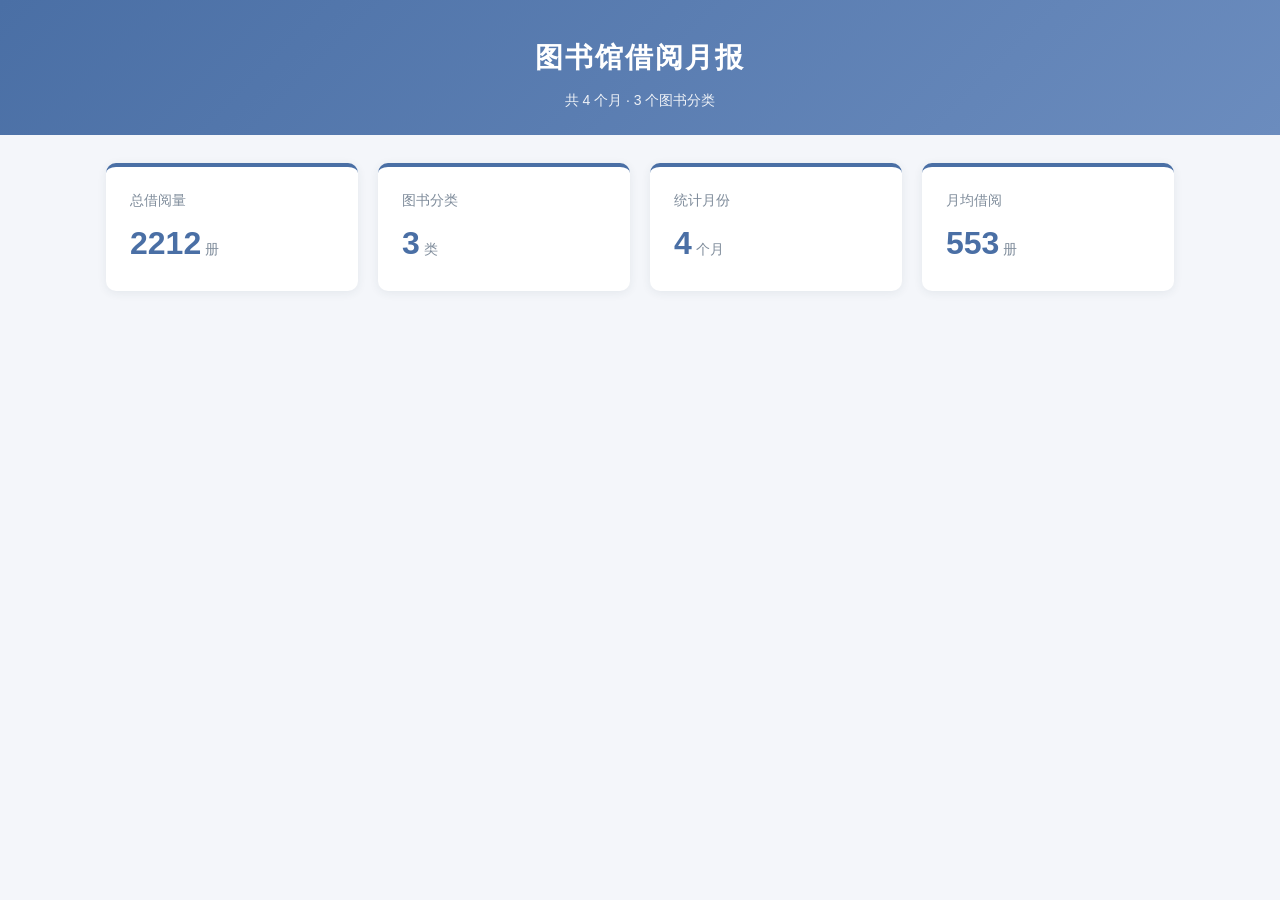
==== dashboard/index.html @ fd1140d4 "搭建看板骨架：新增books.json数据文件，实现fetch加载与统计卡片展示" ====
<!DOCTYPE html>
<html lang="zh-CN">
<head>
  <meta charset="UTF-8">
  <meta name="viewport" content="width=device-width, initial-scale=1.0">
  <title>图书馆数据看板</title>
  <link rel="stylesheet" href="css/style.css">
</head>
<body>
  <header class="dashboard-header">
    <h1 id="dashboard-title">图书馆数据看板</h1>
    <p class="subtitle" id="dashboard-subtitle">正在准备数据…</p>
  </header>

  <main class="container">
    <div id="status" class="status">数据加载中…</div>

    <!-- 统计卡片：由 app.js 根据 books.json 动态渲染 -->
    <section id="stats-section" class="stats-grid" hidden></section>
  </main>

  <script src="js/app.js"></script>
</body>
</html>
---- dashboard/css/style.css ----
/* 图书馆数据看板样式 */
:root {
  --bg: #f4f6fa;
  --card-bg: #ffffff;
  --primary: #4a6fa5;
  --primary-light: #eaf0f8;
  --text: #2c3e50;
  --text-muted: #7f8c9b;
  --border: #e3e8ef;
  --shadow: 0 2px 10px rgba(44, 62, 80, 0.08);
}

* {
  margin: 0;
  padding: 0;
  box-sizing: border-box;
}

body {
  font-family: "Microsoft YaHei", "PingFang SC", Arial, sans-serif;
  background: var(--bg);
  color: var(--text);
  line-height: 1.6;
}

.dashboard-header {
  text-align: center;
  padding: 36px 16px 24px;
  background: linear-gradient(135deg, #4a6fa5, #6b8cbe);
  color: #fff;
}

.dashboard-header h1 {
  font-size: 28px;
  letter-spacing: 2px;
}

.subtitle {
  margin-top: 8px;
  font-size: 14px;
  opacity: 0.9;
}

.container {
  max-width: 1100px;
  margin: 0 auto;
  padding: 28px 16px 48px;
}

.status {
  text-align: center;
  padding: 40px 16px;
  color: var(--text-muted);
  font-size: 15px;
}

.status.error {
  color: #c0392b;
  background: #fdecea;
  border: 1px solid #f5c6cb;
  border-radius: 8px;
  max-width: 640px;
  margin: 24px auto;
}

.status.error code {
  background: #f5d7d5;
  padding: 2px 6px;
  border-radius: 4px;
}

/* 统计卡片 */
.stats-grid {
  display: grid;
  grid-template-columns: repeat(auto-fit, minmax(200px, 1fr));
  gap: 20px;
}

.stat-card {
  background: var(--card-bg);
  border-radius: 10px;
  padding: 22px 24px;
  box-shadow: var(--shadow);
  border-top: 4px solid var(--primary);
}

.stat-card .label {
  font-size: 14px;
  color: var(--text-muted);
}

.stat-card .value {
  font-size: 32px;
  font-weight: 700;
  margin-top: 6px;
  color: var(--primary);
}

.stat-card .unit {
  font-size: 14px;
  font-weight: 400;
  color: var(--text-muted);
  margin-left: 4px;
}
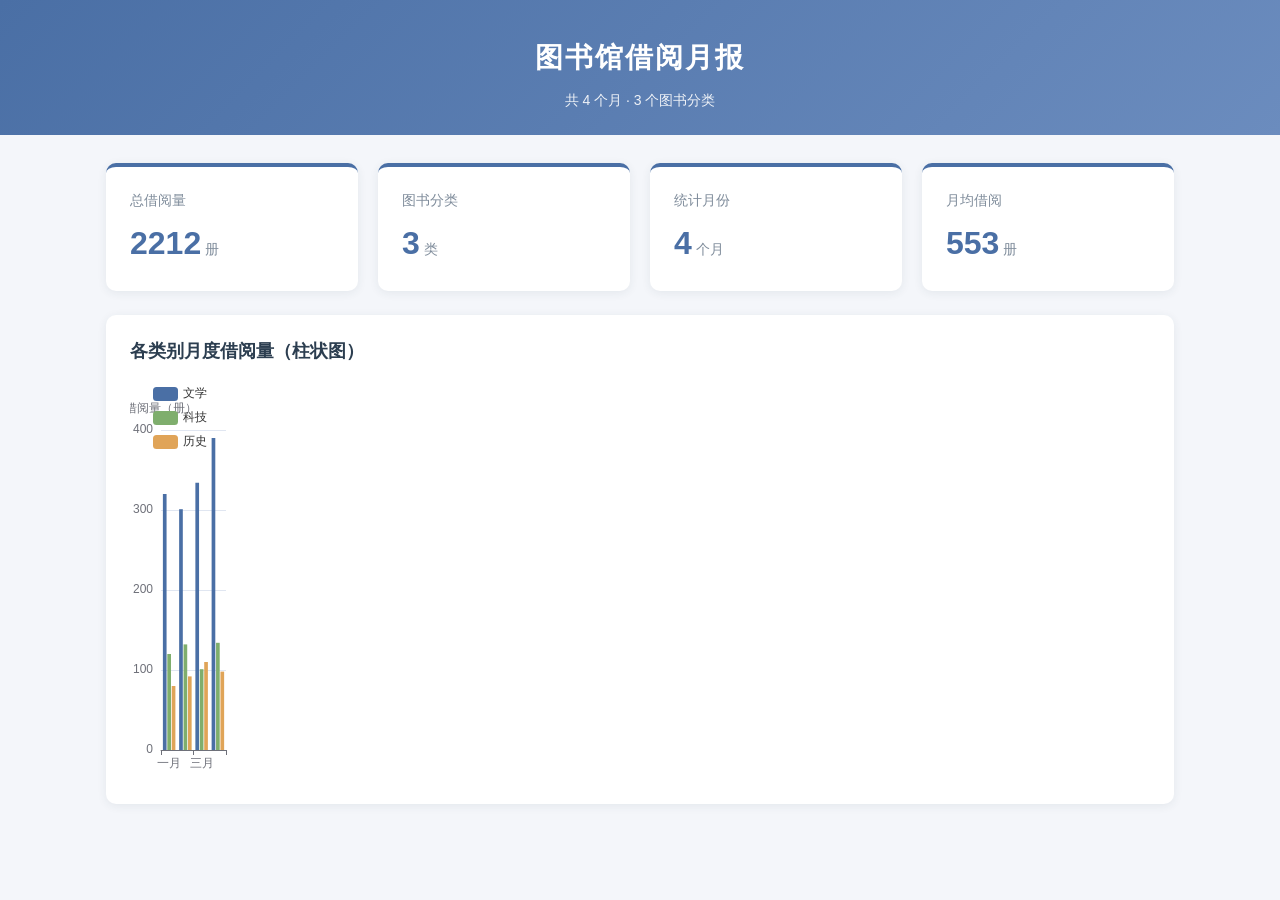
==== commit 4ecd4adc: "新增ECharts柱状图：展示各图书分类的月度借阅量对比" ====
--- a/dashboard/index.html
+++ b/dashboard/index.html
@@ -17,8 +17,15 @@
 
     <!-- 统计卡片：由 app.js 根据 books.json 动态渲染 -->
     <section id="stats-section" class="stats-grid" hidden></section>
+
+    <!-- 各类别月度借阅量柱状图（ECharts） -->
+    <section id="bar-section" class="chart-card" hidden>
+      <h2 class="chart-title">各类别月度借阅量（柱状图）</h2>
+      <div id="bar-chart" class="chart-box"></div>
+    </section>
   </main>
 
+  <script src="lib/echarts.min.js"></script>
   <script src="js/app.js"></script>
 </body>
 </html>
--- a/dashboard/css/style.css
+++ b/dashboard/css/style.css
@@ -102,3 +102,23 @@
   color: var(--text-muted);
   margin-left: 4px;
 }
+
+/* 图表卡片 */
+.chart-card {
+  background: var(--card-bg);
+  border-radius: 10px;
+  padding: 22px 24px;
+  margin-top: 24px;
+  box-shadow: var(--shadow);
+}
+
+.chart-title {
+  font-size: 18px;
+  margin-bottom: 16px;
+  color: var(--text);
+}
+
+.chart-box {
+  width: 100%;
+  height: 400px;
+}
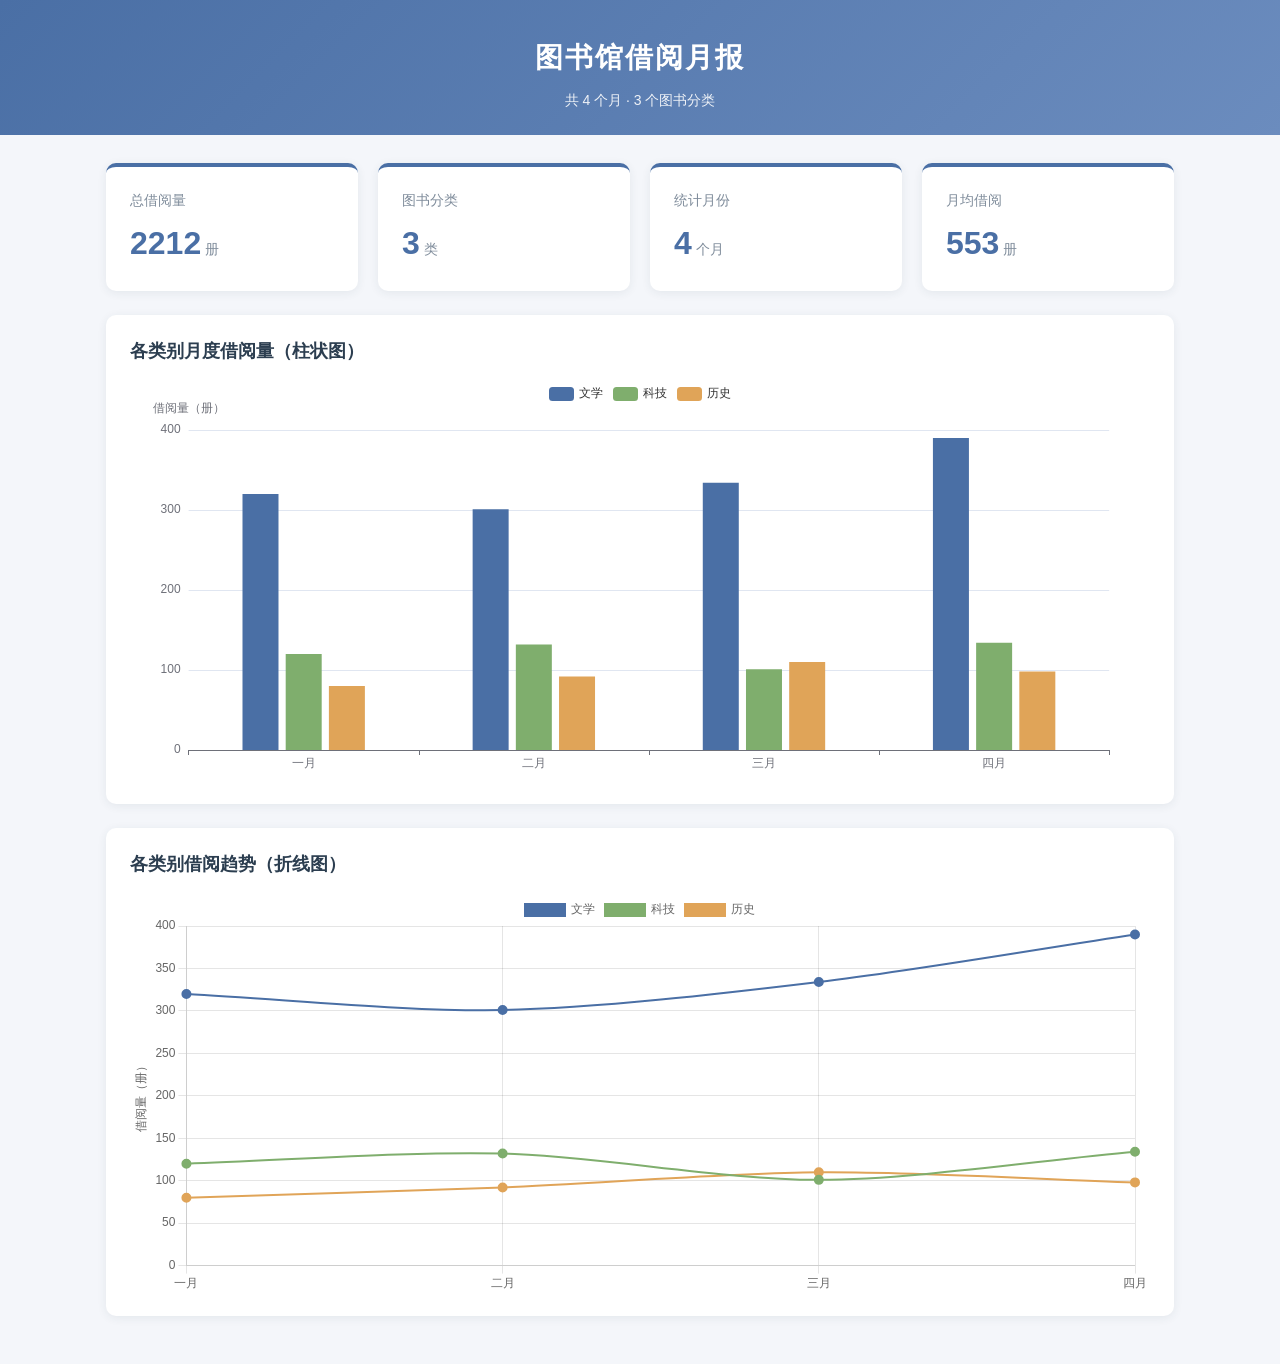
==== commit 2c6b3303: "新增Chart.js折线图：展示各图书分类借阅量的月度变化趋势" ====
--- a/dashboard/index.html
+++ b/dashboard/index.html
@@ -23,9 +23,18 @@
       <h2 class="chart-title">各类别月度借阅量（柱状图）</h2>
       <div id="bar-chart" class="chart-box"></div>
     </section>
+
+    <!-- 各类别借阅趋势折线图（Chart.js） -->
+    <section id="line-section" class="chart-card" hidden>
+      <h2 class="chart-title">各类别借阅趋势（折线图）</h2>
+      <div class="chart-box">
+        <canvas id="line-chart"></canvas>
+      </div>
+    </section>
   </main>
 
   <script src="lib/echarts.min.js"></script>
+  <script src="lib/chart.umd.min.js"></script>
   <script src="js/app.js"></script>
 </body>
 </html>
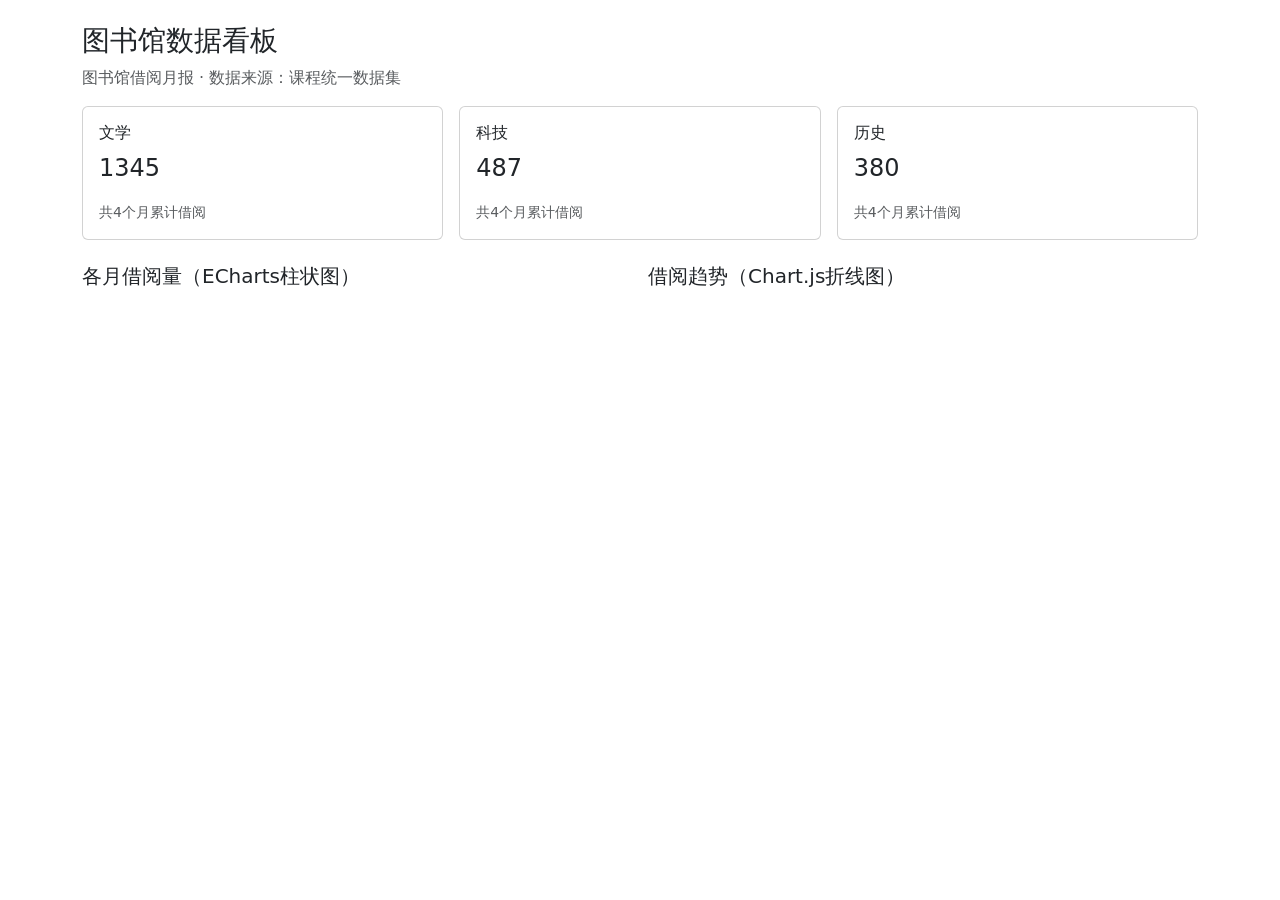
==== commit 190a43a7: "数据看板：fetch加载数据与统计卡片" ====
--- a/dashboard/index.html
+++ b/dashboard/index.html
@@ -4,37 +4,37 @@
   <meta charset="UTF-8">
   <meta name="viewport" content="width=device-width, initial-scale=1.0">
   <title>图书馆数据看板</title>
-  <link rel="stylesheet" href="css/style.css">
+  <link href="libs/bootstrap.min.css" rel="stylesheet">
+  <style>
+    .chart-box { height: 360px; }
+    #status { display: none; }
+  </style>
 </head>
-<body>
-  <header class="dashboard-header">
-    <h1 id="dashboard-title">图书馆数据看板</h1>
-    <p class="subtitle" id="dashboard-subtitle">正在准备数据…</p>
+<body class="container py-4">
+  <header>
+    <h1 class="h3">图书馆数据看板</h1>
+    <p class="text-muted" id="sub-title">数据来源：课程统一数据集</p>
   </header>
 
-  <main class="container">
-    <div id="status" class="status">数据加载中…</div>
+  <p id="status" class="alert alert-warning"></p>
 
-    <!-- 统计卡片：由 app.js 根据 books.json 动态渲染 -->
-    <section id="stats-section" class="stats-grid" hidden></section>
+  <section class="row g-3 mb-4" id="cards"></section>
 
-    <!-- 各类别月度借阅量柱状图（ECharts） -->
-    <section id="bar-section" class="chart-card" hidden>
-      <h2 class="chart-title">各类别月度借阅量（柱状图）</h2>
+  <section class="row g-3">
+    <div class="col-lg-6">
+      <h2 class="h5">各月借阅量（ECharts柱状图）</h2>
       <div id="bar-chart" class="chart-box"></div>
-    </section>
+    </div>
+    <div class="col-lg-6">
+      <h2 class="h5">借阅趋势（Chart.js折线图）</h2>
+      <div class="chart-box"><canvas id="line-chart"></canvas></div>
+    </div>
+  </section>
 
-    <!-- 各类别借阅趋势折线图（Chart.js） -->
-    <section id="line-section" class="chart-card" hidden>
-      <h2 class="chart-title">各类别借阅趋势（折线图）</h2>
-      <div class="chart-box">
-        <canvas id="line-chart"></canvas>
-      </div>
-    </section>
-  </main>
-
-  <script src="lib/echarts.min.js"></script>
-  <script src="lib/chart.umd.min.js"></script>
-  <script src="js/app.js"></script>
+  <script src="libs/jquery-3.7.1.min.js"></script>
+  <script src="libs/bootstrap.bundle.min.js"></script>
+  <script src="libs/echarts.min.js"></script>
+  <script src="libs/chart.umd.js"></script>
+  <script src="app.js"></script>
 </body>
 </html>
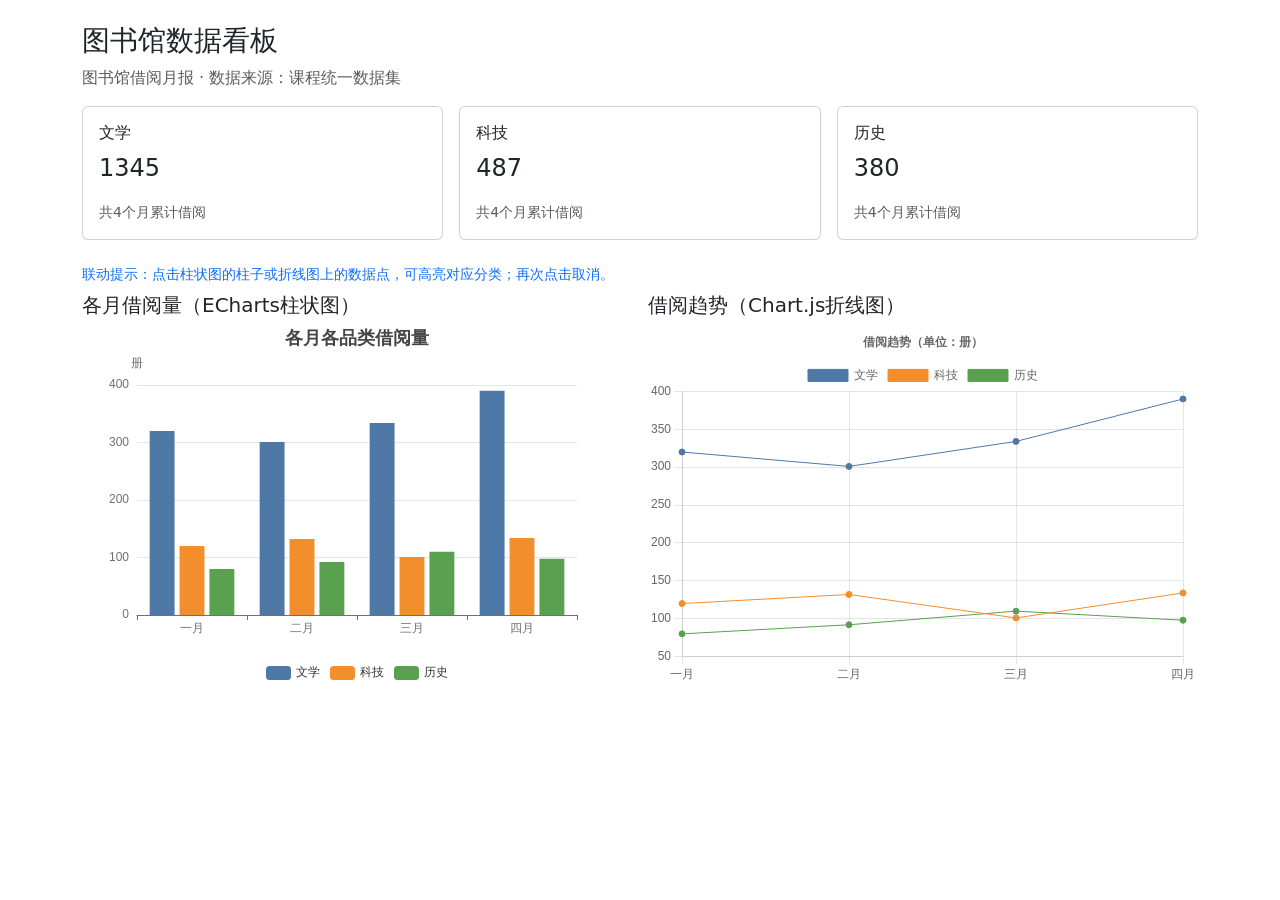
==== commit 71403125: "图表联动：ECharts柱状图与Chart.js折线图点击互高亮 单一联动状态 linkedCategory 加两图各自的 apply 函数；ECharts 用 click 事件取 seriesNam" ====
--- a/dashboard/index.html
+++ b/dashboard/index.html
@@ -20,6 +20,8 @@
 
   <section class="row g-3 mb-4" id="cards"></section>
 
+  <p id="link-hint" class="small text-primary mb-2">联动提示：点击柱状图的柱子或折线图上的数据点，可高亮对应分类；再次点击取消。</p>
+
   <section class="row g-3">
     <div class="col-lg-6">
       <h2 class="h5">各月借阅量（ECharts柱状图）</h2>
